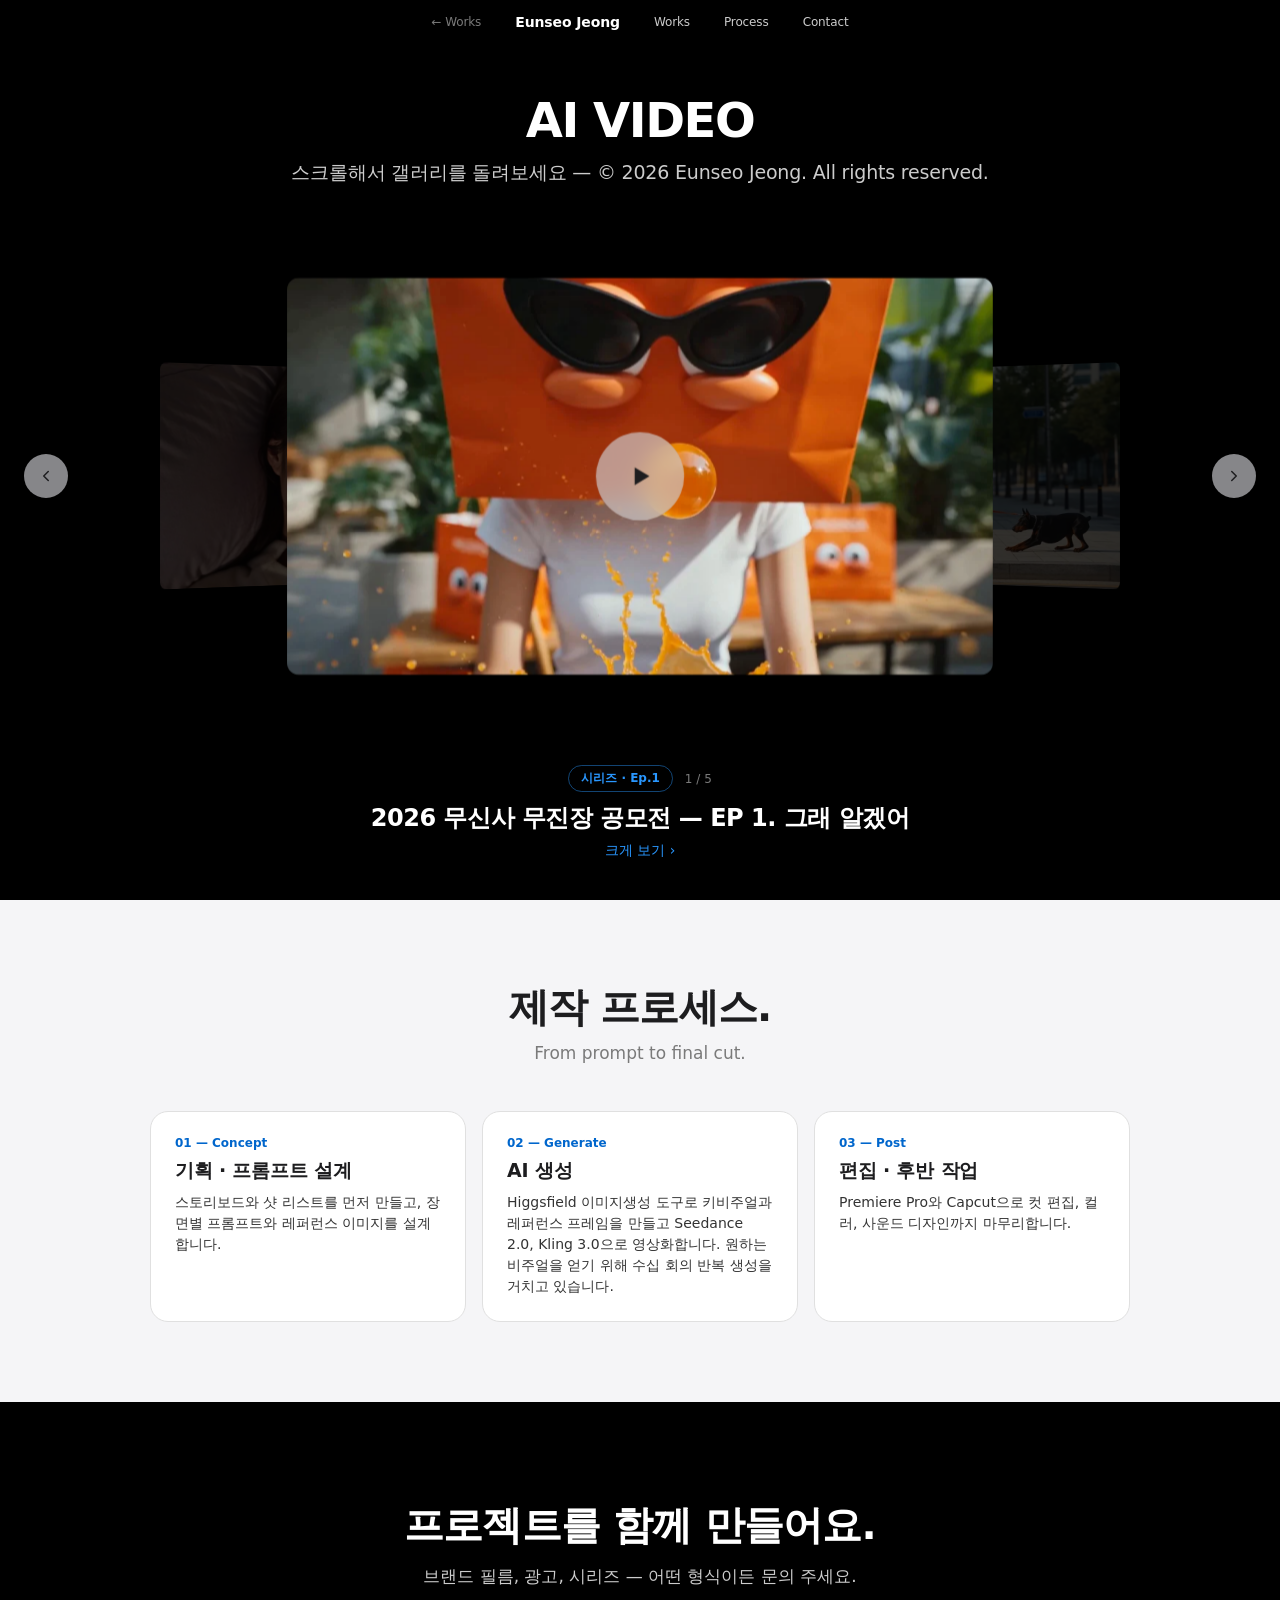
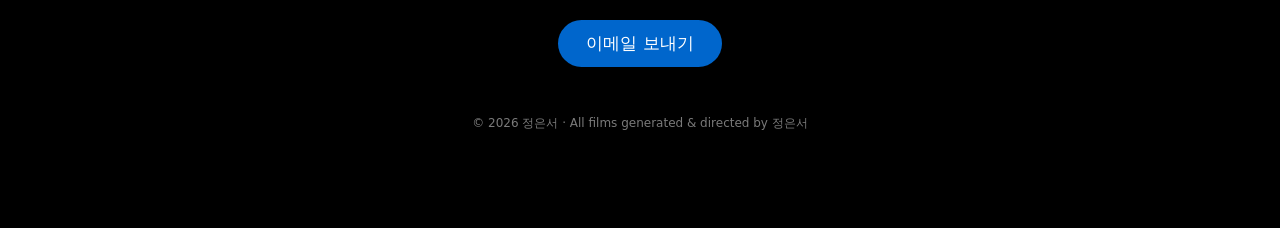
==== work/ai-viral-ad/index.html @ 1844c68c "Add AI video gallery case study page Third project detail page, linked from cover 04 on the index sh" ====
<!DOCTYPE html>
<html lang="ko">
<head>
<meta charset="utf-8">
<meta name="viewport" content="width=device-width, initial-scale=1">
<title>AI VIDEO — EUNSEO JEONG®</title>
<meta name="description" content="AI로 기획·생성·편집한 영상 포트폴리오. 2026 무신사 무진장 공모전 시리즈 3편과 제품 광고 2편. Higgsfield · Seedance · Kling">
<link rel="icon" href="data:image/svg+xml,%3Csvg xmlns='http://www.w3.org/2000/svg' viewBox='0 0 100 100'%3E%3Ctext y='.9em' font-size='90'%3E✳%3C/text%3E%3C/svg%3E">
<link rel="preconnect" href="https://fonts.googleapis.com">
<link rel="preconnect" href="https://fonts.gstatic.com" crossorigin>
<link href="https://fonts.googleapis.com/css2?family=Inter:wght@300;400;600;700&display=swap" rel="stylesheet">
<style>
/* Tokens lifted from the handoff's hashcorp design system, inlined so the page
   carries no dependency on _ds_bundle.js. This case study keeps its own art
   direction (black + Apple-ish blue) and does not load assets/site.css. */
:root{
  --primary:#0066cc;--primary-focus:#0071e3;--primary-on-dark:#2997ff;
  --canvas:#fff;--canvas-parchment:#f5f5f7;
  --surface-tile-1:#272729;--surface-tile-2:#2a2a2c;--surface-black:#000;
  --surface-chip-translucent:rgba(210,210,215,.64);
  --ink:#1d1d1f;--body-muted:#ccc;--ink-muted-80:#333;--ink-muted-48:#7a7a7a;
  --hairline:#e0e0e0;
  --font-display:system-ui,-apple-system,BlinkMacSystemFont,"Inter",sans-serif;
  --font-text:system-ui,-apple-system,BlinkMacSystemFont,"Inter",sans-serif;
  --card-w:480px;--card-h:270px;--radius:640px;
}
html,body{margin:0;padding:0;background:#000}
body{font-family:var(--font-text);color:#fff}
a{color:var(--primary)}a:hover{color:var(--primary-focus)}
::selection{background:rgba(41,151,255,.3)}
:focus-visible{outline:2px solid var(--primary-on-dark);outline-offset:3px}

nav.top{background:var(--surface-black);height:44px;display:flex;align-items:center;
  justify-content:center;gap:34px;font-size:12px;letter-spacing:-.12px;position:sticky;top:0;z-index:50}
nav.top a{color:rgba(255,255,255,.8);text-decoration:none}
nav.top a:hover{color:#fff}
nav.top a.brand{color:#fff;font-weight:600;font-size:14px}
nav.top a.back{color:var(--ink-muted-48)}

#gallery{height:calc(100vh - 44px);min-height:560px;position:relative;overflow:hidden}
.stage{flex:1;position:relative;perspective:2000px}
.ring{position:absolute;inset:0;transform-style:preserve-3d}
.card{position:absolute;left:50%;top:50%;width:var(--card-w);height:var(--card-h);
  margin-left:calc(var(--card-w)/-2);margin-top:calc(var(--card-h)/-2);
  transition:opacity .3s linear}
.card button{position:relative;width:100%;height:100%;border:0;padding:0;border-radius:8px;
  overflow:hidden;background:var(--surface-tile-1);cursor:pointer;display:block}
.card img{width:100%;height:100%;object-fit:cover;display:block}
.play{position:absolute;inset:0;display:flex;align-items:center;justify-content:center;pointer-events:none}
.play span{width:60px;height:60px;border-radius:50%;background:var(--surface-chip-translucent);
  backdrop-filter:blur(8px);-webkit-backdrop-filter:blur(8px);
  display:inline-flex;align-items:center;justify-content:center}

.iconbtn{width:44px;height:44px;border-radius:50%;border:0;cursor:pointer;
  background:var(--surface-chip-translucent);backdrop-filter:blur(8px);-webkit-backdrop-filter:blur(8px);
  display:inline-flex;align-items:center;justify-content:center;transition:transform .2s}
.iconbtn:hover{transform:scale(1.06)}
.iconbtn:active{transform:scale(.94)}
.nav-l{position:absolute;left:24px;top:50%;transform:translateY(-50%);z-index:10}
.nav-r{position:absolute;right:24px;top:50%;transform:translateY(-50%);z-index:10}

.badge{font-size:12px;font-weight:600;color:var(--primary-on-dark);
  border:1px solid rgba(41,151,255,.45);border-radius:9999px;padding:4px 12px}
.chip{font-size:12px;color:rgba(255,255,255,.85);background:var(--surface-tile-2);
  border:1px solid rgba(255,255,255,.12);border-radius:9999px;padding:5px 12px}
.textlink{background:none;border:0;padding:0;font-size:14px;color:var(--primary-on-dark);cursor:pointer;font-family:inherit}
.textlink:hover{color:var(--primary-focus)}

#lightbox{position:fixed;inset:0;background:rgba(0,0,0,.92);z-index:100;
  display:flex;align-items:center;justify-content:center;padding:40px}
#lightbox[hidden]{display:none}
.lb-inner{width:min(1100px,100%,calc((100vh - 300px) * 16 / 9))}
.lb-frame{position:relative;aspect-ratio:16/9;background:var(--surface-black);border-radius:8px;overflow:hidden}
.lb-frame video{width:100%;height:100%;display:block;background:#000;cursor:pointer}
/* Centred play/pause, mirroring the play chip on the gallery cards. Sits above
   the video but leaves the native controls at the bottom clickable. */
.lb-toggle{position:absolute;left:50%;top:50%;transform:translate(-50%,-50%);
  width:60px;height:60px;border-radius:50%;border:0;padding:0;cursor:pointer;z-index:2;
  background:var(--surface-chip-translucent);backdrop-filter:blur(8px);-webkit-backdrop-filter:blur(8px);
  display:inline-flex;align-items:center;justify-content:center;
  transition:opacity .25s,transform .2s}
.lb-toggle svg{width:22px;height:22px}
.lb-toggle:hover{transform:translate(-50%,-50%) scale(1.06)}
.lb-toggle:active{transform:translate(-50%,-50%) scale(.94)}
/* fade out while playing, back on hover or pause */
.lb-toggle[data-playing="1"]{opacity:0}
.lb-frame:hover .lb-toggle,.lb-toggle:focus-visible{opacity:1}

@media (max-width:900px){
  :root{--card-w:300px;--card-h:169px;--radius:360px}
  #gallery{height:auto;padding-bottom:48px}
  .stage{height:60vh;min-height:320px}
  nav.top{gap:18px;font-size:11px}
  .nav-l{left:8px}.nav-r{right:8px}
  #lightbox{padding:16px}
}
@media (prefers-reduced-motion:reduce){
  .card,.iconbtn{transition:none}
}
</style>
</head>
<body>

<nav class="top">
  <a class="back" href="../../#work">← Works</a>
  <a class="brand" href="#gallery">Eunseo Jeong</a>
  <a href="#gallery">Works</a>
  <a href="#process">Process</a>
  <a href="#contact">Contact</a>
</nav>

<section id="gallery">
  <div style="height:100%;display:flex;flex-direction:column">
    <header style="text-align:center;padding:48px 24px 0;position:relative;z-index:10">
      <h1 style="font-family:var(--font-display);font-size:48px;font-weight:700;letter-spacing:-.03em;margin:0;color:#fff">AI VIDEO</h1>
      <p style="font-size:19px;font-weight:300;color:var(--body-muted);margin:12px 0 0;letter-spacing:-.01em">스크롤해서 갤러리를 돌려보세요 — © 2026 Eunseo Jeong. All rights reserved.</p>
    </header>

    <div class="stage">
      <div class="ring" id="ring"></div>
      <div class="nav-l"><button class="iconbtn" id="prev" aria-label="이전 영상"><svg width="18" height="18" viewBox="0 0 24 24" fill="none" stroke="var(--ink)" stroke-width="2" stroke-linecap="round" stroke-linejoin="round"><path d="M15 18l-6-6 6-6"/></svg></button></div>
      <div class="nav-r"><button class="iconbtn" id="next" aria-label="다음 영상"><svg width="18" height="18" viewBox="0 0 24 24" fill="none" stroke="var(--ink)" stroke-width="2" stroke-linecap="round" stroke-linejoin="round"><path d="M9 6l6 6-6 6"/></svg></button></div>
    </div>

    <div style="text-align:center;padding:0 24px 40px;position:relative;z-index:10">
      <div style="display:flex;align-items:center;justify-content:center;gap:12px">
        <span class="badge" id="capBadge"></span>
        <span style="font-size:12px;color:var(--ink-muted-48)" id="capCounter"></span>
      </div>
      <h2 id="capTitle" style="font-family:var(--font-display);font-size:24px;font-weight:700;letter-spacing:-.02em;margin:10px 0 6px;color:#fff"></h2>
      <button class="textlink" id="openCurrent">크게 보기 ›</button>
    </div>
  </div>
</section>

<section id="process" style="background:var(--canvas-parchment);color:var(--ink);padding:80px 24px;position:relative;z-index:20">
  <div style="max-width:980px;margin:0 auto">
    <h2 style="font-family:var(--font-display);font-size:40px;font-weight:700;letter-spacing:-.02em;margin:0 0 8px;text-align:center">제작 프로세스.</h2>
    <p style="font-size:17px;font-weight:300;color:var(--ink-muted-48);text-align:center;margin:0 0 48px">From prompt to final cut.</p>
    <div style="display:grid;grid-template-columns:repeat(auto-fit,minmax(260px,1fr));gap:16px">
      <div style="background:var(--canvas);border:1px solid var(--hairline);border-radius:18px;padding:24px">
        <p style="font-size:12px;font-weight:600;color:var(--primary);margin:0 0 8px">01 — Concept</p>
        <h3 style="font-size:19px;font-weight:600;letter-spacing:-.01em;margin:0 0 8px">기획 · 프롬프트 설계</h3>
        <p style="font-size:14px;line-height:1.5;color:var(--ink-muted-80);margin:0">스토리보드와 샷 리스트를 먼저 만들고, 장면별 프롬프트와 레퍼런스 이미지를 설계합니다.</p>
      </div>
      <div style="background:var(--canvas);border:1px solid var(--hairline);border-radius:18px;padding:24px">
        <p style="font-size:12px;font-weight:600;color:var(--primary);margin:0 0 8px">02 — Generate</p>
        <h3 style="font-size:19px;font-weight:600;letter-spacing:-.01em;margin:0 0 8px">AI 생성</h3>
        <p style="font-size:14px;line-height:1.5;color:var(--ink-muted-80);margin:0">Higgsfield 이미지생성 도구로 키비주얼과 레퍼런스 프레임을 만들고 Seedance 2.0, Kling 3.0으로 영상화합니다. 원하는 비주얼을 얻기 위해 수십 회의 반복 생성을 거치고 있습니다.</p>
      </div>
      <div style="background:var(--canvas);border:1px solid var(--hairline);border-radius:18px;padding:24px">
        <p style="font-size:12px;font-weight:600;color:var(--primary);margin:0 0 8px">03 — Post</p>
        <h3 style="font-size:19px;font-weight:600;letter-spacing:-.01em;margin:0 0 8px">편집 · 후반 작업</h3>
        <p style="font-size:14px;line-height:1.5;color:var(--ink-muted-80);margin:0">Premiere Pro와 Capcut으로 컷 편집, 컬러, 사운드 디자인까지 마무리합니다.</p>
      </div>
    </div>
  </div>
</section>

<section id="contact" style="background:#000;text-align:center;padding:96px 24px;position:relative;z-index:20">
  <h2 style="font-family:var(--font-display);font-size:40px;font-weight:700;letter-spacing:-.02em;margin:0 0 12px;color:#fff">프로젝트를 함께 만들어요.</h2>
  <p style="font-size:17px;font-weight:300;color:var(--body-muted);margin:0 0 32px">브랜드 필름, 광고, 시리즈 — 어떤 형식이든 문의 주세요.</p>
  <a href="mailto:najes01@naver.com" style="display:inline-block;background:var(--primary);color:#fff;font-size:17px;font-weight:400;border-radius:9999px;padding:12px 28px;text-decoration:none">이메일 보내기</a>
  <p style="font-size:12px;color:var(--ink-muted-48);margin:48px 0 0">© 2026 정은서 · All films generated &amp; directed by 정은서</p>
</section>

<div id="lightbox" hidden role="dialog" aria-modal="true" aria-label="영상 재생">
  <div class="lb-inner">
    <div style="display:flex;justify-content:flex-end;padding-bottom:12px">
      <button class="iconbtn" id="lbClose" aria-label="닫기"><svg width="18" height="18" viewBox="0 0 24 24" fill="none" stroke="var(--ink)" stroke-width="2" stroke-linecap="round"><path d="M6 6l12 12M18 6L6 18"/></svg></button>
    </div>
    <div class="lb-frame" id="lbFrame">
      <button class="lb-toggle" id="lbToggle" aria-label="일시정지">
        <svg viewBox="0 0 24 24" fill="var(--ink)" aria-hidden="true"><path id="lbToggleIcon" d="M7 5h3.5v14H7zM13.5 5H17v14h-3.5z"/></svg>
      </button>
    </div>
    <div style="padding:20px 4px 0;color:#fff">
      <div style="display:flex;align-items:center;gap:12px;flex-wrap:wrap">
        <span class="badge" id="lbBadge"></span>
        <div style="display:flex;gap:8px;flex-wrap:wrap" id="lbTools"></div>
      </div>
      <h3 style="font-family:var(--font-display);font-size:21px;font-weight:600;letter-spacing:-.01em;margin:12px 0 6px">
        <span id="lbTitle"></span>
      </h3>
      <p style="font-size:14px;line-height:1.6;color:var(--body-muted);margin:0" id="lbBehind"></p>
    </div>
  </div>
</div>

<script>
(function () {
  'use strict';
  var A = '../../assets/work/ai-viral-ad/';
  var VIDEOS = [
    { poster: A + 'poster-ep1.webp', src: A + 'videos/ep1.mp4', badge: '시리즈 · Ep.1',
      title: '2026 무신사 무진장 공모전 — EP 1. 그래 알겠어',
      tools: ['Higgsfield', 'Seedance2.0', 'Capcut'],
      behind: '중독성있는 삼행시와 아이코닉한 오렌지 쇼핑백 마스크로, 무신사 무진장 세일을 유쾌하게 표현한 AI 광고 시리즈물 입니다.' },
    { poster: A + 'poster-ep2.webp', src: A + 'videos/ep2.mp4', badge: '시리즈 · Ep.2',
      title: '2026 무신사 무진장 공모전 — EP 2. 가는 날이 장날이니까',
      tools: ['Higgsfield', 'Kling 3.0', 'Seedance 2.0'],
      behind: '중독성있는 삼행시와 아이코닉한 오렌지 쇼핑백 마스크로, 무신사 무진장 세일을 유쾌하게 표현한 AI 광고 시리즈물 입니다.' },
    { poster: A + 'poster-ep3.webp', src: A + 'videos/ep3.mp4', badge: '시리즈 · Ep.3',
      title: '2026 무신사 무진장 공모전 — EP 3. 아는 개 산책',
      tools: ['Higgsfield', 'Kling 3.0', 'Seedance 2.0', 'Capcut'],
      behind: '중독성있는 삼행시와 아이코닉한 오렌지 쇼핑백 마스크로, 무신사 무진장 세일을 유쾌하게 표현한 AI 광고 시리즈물 입니다.' },
    { poster: A + 'poster-ad1.webp', src: A + 'videos/ad1.mp4', badge: '광고',
      title: 'AI 제품 광고 — 멜라토닌 젤리 상업광고 케이스 스터디',
      tools: ['Higgsfield', 'Kling 3.0', 'Seedance 2.0'],
      behind: '멜라토닌 젤리 제품을 주제로 AI광고 영상을 기획했으며, 나레이션, 브랜딩 및 제품디자인, AI 영상제작을 직접 진행했습니다.' },
    { poster: A + 'poster-ad2.webp', src: A + 'videos/ad2.mp4', badge: '광고',
      title: 'AI 제품 광고 — 트러블패치 상업광고 케이스 스터디',
      tools: ['Higgsfield', 'Kling 3.0', 'Seedance 2.0'],
      behind: '트러블 패치 제품을 주제로 AI광고 영상을 기획했으며, 나레이션, 브랜딩 및 제품디자인, AI 영상제작을 직접 진행했습니다.' }
  ];

  var N = VIDEOS.length, PER = 360 / N;
  var reduced = window.matchMedia('(prefers-reduced-motion: reduce)').matches;

  var ring = document.getElementById('ring');
  var stage = document.getElementById('gallery');
  var rotation = 0, target = 0, raf = null, snapT = null;

  // ---- build the ring -----------------------------------------------------
  var cards = VIDEOS.map(function (v, i) {
    var wrap = document.createElement('div');
    wrap.className = 'card';
    var btn = document.createElement('button');
    btn.type = 'button';
    var img = document.createElement('img');
    img.src = v.poster; img.alt = v.title; img.loading = i === 0 ? 'eager' : 'lazy'; img.decoding = 'async';
    btn.appendChild(img);
    var play = document.createElement('div');
    play.className = 'play';
    play.innerHTML = '<span><svg width="22" height="22" viewBox="0 0 24 24" fill="var(--ink)"><path d="M8 5.5v13l11-6.5z"/></svg></span>';
    btn.appendChild(play);
    btn.addEventListener('click', function () {
      if (i === frontIndex()) openLightbox(i);
      else rotateToIndex(i);
    });
    wrap.appendChild(btn);
    ring.appendChild(wrap);
    return { wrap: wrap, btn: btn, play: play, angle: i * PER };
  });

  function frontIndex() {
    return ((Math.round(-rotation / PER) % N) + N) % N;
  }

  function render() {
    ring.style.transform = 'rotateY(' + rotation + 'deg)';
    var front = frontIndex();
    cards.forEach(function (c, i) {
      var rel = ((c.angle + rotation) % 360 + 360) % 360;
      var norm = Math.abs(rel > 180 ? 360 - rel : rel);
      c.wrap.style.transform = 'rotateY(' + c.angle + 'deg) translateZ(var(--radius))';
      c.wrap.style.opacity = Math.max(0.25, 1 - norm / 180);
      var isFront = i === front;
      c.play.style.display = isFront ? 'flex' : 'none';
      c.btn.setAttribute('aria-label', VIDEOS[i].title + (isFront ? ' 재생' : ' 앞으로 가져오기'));
    });
    var v = VIDEOS[front];
    document.getElementById('capBadge').textContent = v.badge;
    document.getElementById('capCounter').textContent = (front + 1) + ' / ' + N;
    document.getElementById('capTitle').textContent = v.title;
  }

  function animate() {
    if (reduced) { rotation = target; render(); return; }
    if (raf) return;
    raf = requestAnimationFrame(function tick() {
      var diff = target - rotation;
      if (Math.abs(diff) < 0.05) { rotation = target; raf = null; render(); return; }
      rotation += diff * 0.14;
      render();
      raf = requestAnimationFrame(tick);
    });
  }

  function rotateToIndex(i) {
    var base = -i * PER;
    target = base + Math.round((target - base) / 360) * 360;
    animate();
  }
  function step(d) {
    target = Math.round(target / PER) * PER - d * PER;
    animate();
  }

  // ---- wheel scrubbing, snapping to the nearest card ----------------------
  stage.addEventListener('wheel', function (e) {
    if (!lb.hidden) return;
    e.preventDefault();
    target -= (Math.abs(e.deltaY) > Math.abs(e.deltaX) ? e.deltaY : e.deltaX) * 0.12;
    animate();
    clearTimeout(snapT);
    snapT = setTimeout(function () {
      target = Math.round(target / PER) * PER;
      animate();
    }, 250);
  }, { passive: false });

  document.getElementById('prev').addEventListener('click', function () { step(-1); });
  document.getElementById('next').addEventListener('click', function () { step(1); });
  document.getElementById('openCurrent').addEventListener('click', function () { openLightbox(frontIndex()); });

  // ---- lightbox -----------------------------------------------------------
  var lb = document.getElementById('lightbox');
  var lbFrame = document.getElementById('lbFrame');
  var lbToggle = document.getElementById('lbToggle');
  var lbToggleIcon = document.getElementById('lbToggleIcon');
  var lbVideo = null;
  var lastFocus = null;

  var ICON_PAUSE = 'M7 5h3.5v14H7zM13.5 5H17v14h-3.5z';
  var ICON_PLAY = 'M8 5.5v13l11-6.5z';

  function syncToggle() {
    var playing = lbVideo && !lbVideo.paused && !lbVideo.ended;
    lbToggleIcon.setAttribute('d', playing ? ICON_PAUSE : ICON_PLAY);
    lbToggle.setAttribute('aria-label', playing ? '일시정지' : '재생');
    lbToggle.setAttribute('data-playing', playing ? '1' : '0');
  }

  function togglePlay() {
    if (!lbVideo) return;
    if (lbVideo.paused) { var p = lbVideo.play(); if (p) p.catch(function () {}); }
    else lbVideo.pause();
  }

  // The <video> is built fresh per open and fully torn down on close, so a
  // dying element can never reach shared UI.
  function destroyVideo() {
    if (!lbVideo) return;
    var old = lbVideo;
    lbVideo = null;
    old.pause();
    old.removeAttribute('src');
    old.load();          // release the buffer
    old.remove();
  }

  function buildVideo(src) {
    var v = document.createElement('video');
    v.controls = true;
    v.playsInline = true;
    v.preload = 'metadata';
    v.src = src;
    v.addEventListener('click', togglePlay);
    v.addEventListener('play', syncToggle);
    v.addEventListener('pause', syncToggle);
    v.addEventListener('ended', syncToggle);
    lbFrame.appendChild(v);
    return v;
  }

  function openLightbox(i) {
    var v = VIDEOS[i];
    lastFocus = document.activeElement;
    document.getElementById('lbBadge').textContent = v.badge;
    document.getElementById('lbTitle').textContent = v.title;
    document.getElementById('lbBehind').textContent = v.behind;
    var tools = document.getElementById('lbTools');
    tools.innerHTML = '';
    v.tools.forEach(function (t) {
      var s = document.createElement('span');
      s.className = 'chip'; s.textContent = t;
      tools.appendChild(s);
    });
    destroyVideo();
    lbVideo = buildVideo(v.src);
    lb.hidden = false;
    document.body.style.overflow = 'hidden';
    document.getElementById('lbClose').focus();
    if (!reduced) { var p = lbVideo.play(); if (p) p.catch(function () {}); }
    syncToggle();
  }

  function closeLightbox() {
    lb.hidden = true;
    destroyVideo();                   // always stops playback and audio
    document.body.style.overflow = '';
    if (lastFocus) lastFocus.focus();
  }

  lb.addEventListener('click', function (e) { if (e.target === lb) closeLightbox(); });
  document.getElementById('lbClose').addEventListener('click', closeLightbox);
  lbToggle.addEventListener('click', togglePlay);

  window.addEventListener('keydown', function (e) {
    if (!lb.hidden) {
      if (e.key === 'Escape') { closeLightbox(); return; }
      // Space / K pause-toggle, as long as focus is not on the close button
      if ((e.key === ' ' || e.key === 'k') && lbVideo && document.activeElement !== document.getElementById('lbClose')) {
        e.preventDefault();
        togglePlay();
      }
      return;
    }
    if (e.key === 'ArrowLeft') step(-1);
    else if (e.key === 'ArrowRight') step(1);
  });

  render();
})();
</script>
</body>
</html>
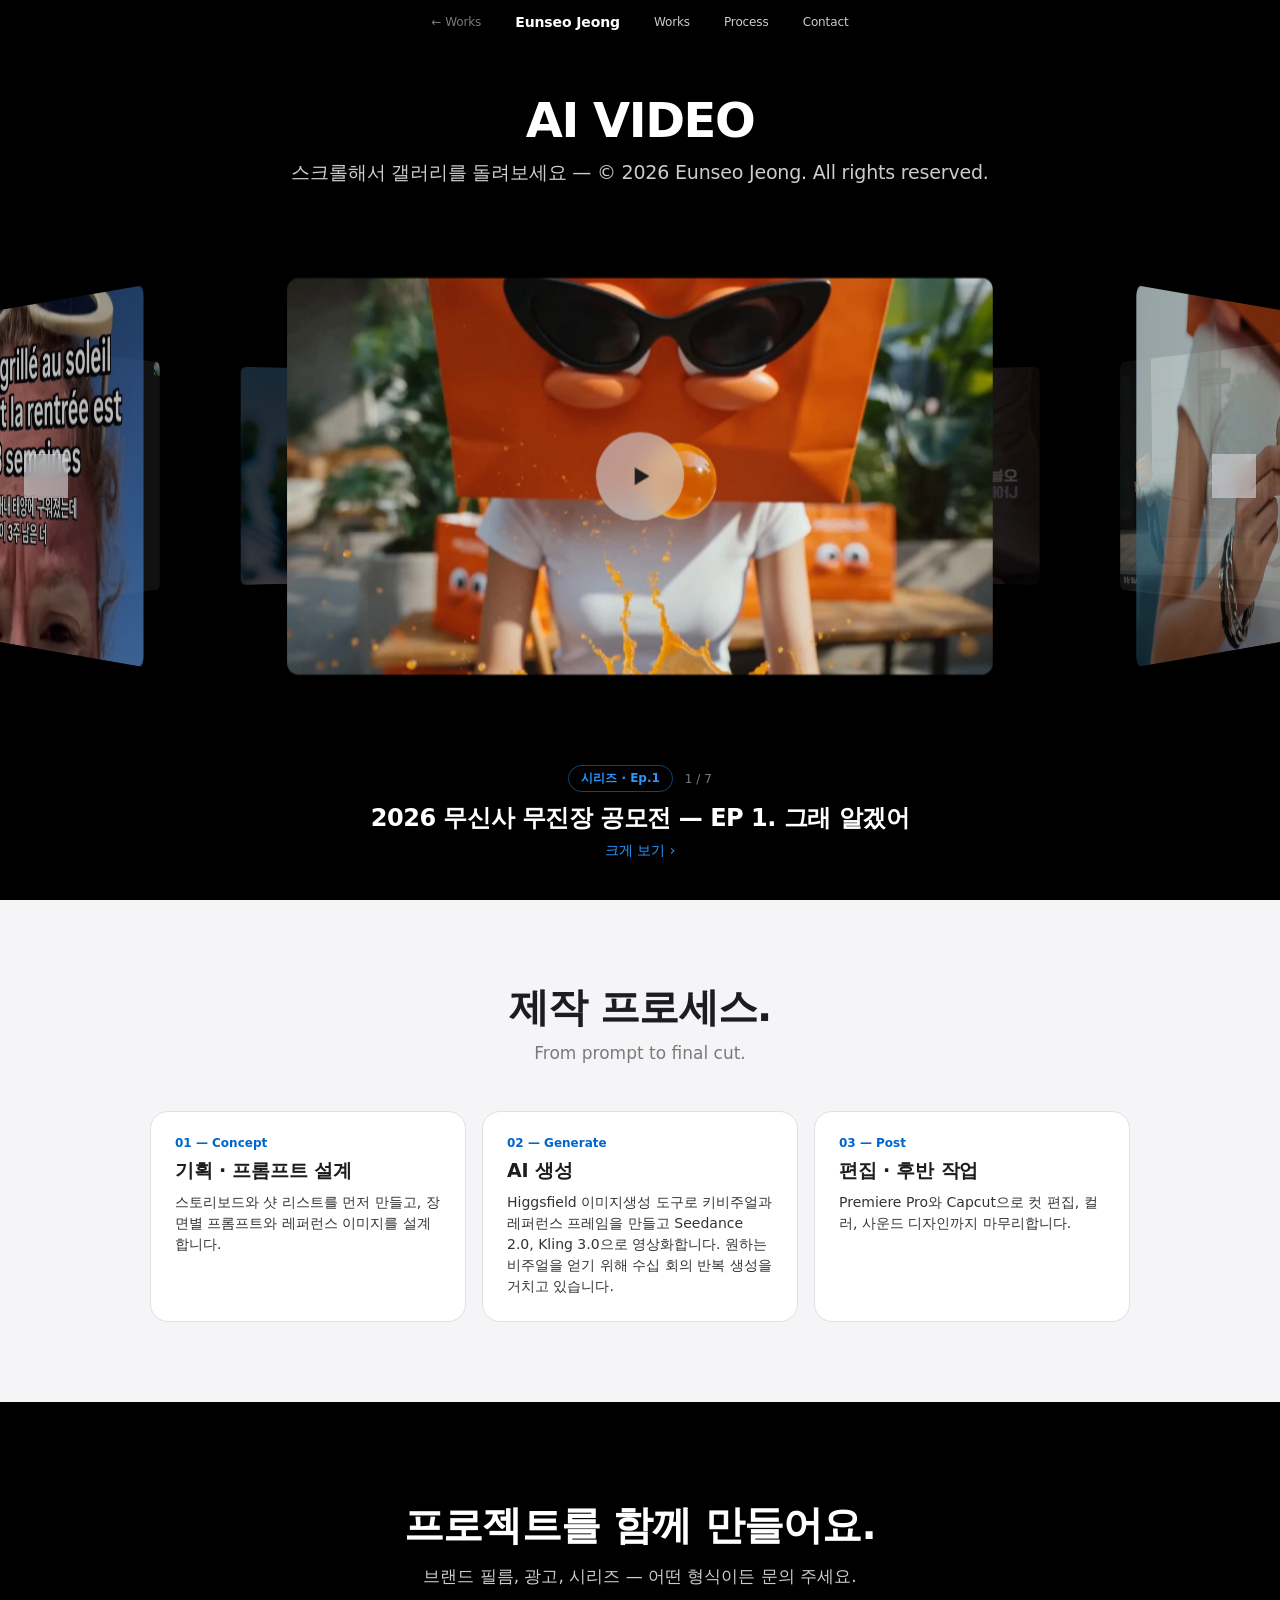
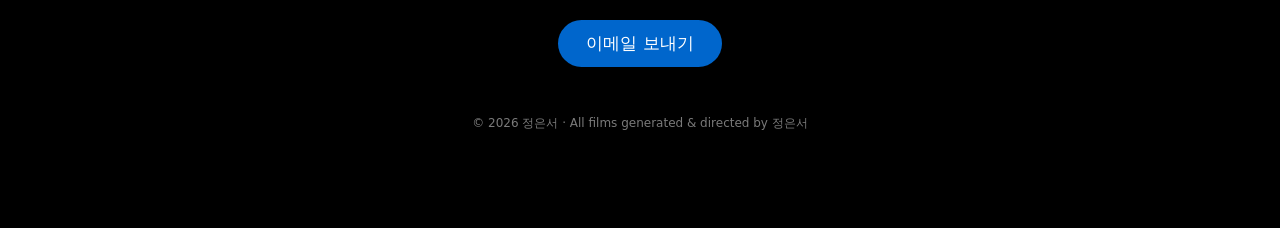
==== commit 79ecf296: "Add TikTok POV shortform to AI viral ad gallery Co-Authored-By: Claude Sonnet 5 <noreply@anthropic.c" ====
--- a/work/ai-viral-ad/index.html
+++ b/work/ai-viral-ad/index.html
@@ -4,7 +4,7 @@
 <meta charset="utf-8">
 <meta name="viewport" content="width=device-width, initial-scale=1">
 <title>AI VIDEO — EUNSEO JEONG®</title>
-<meta name="description" content="AI로 기획·생성·편집한 영상 포트폴리오. 2026 무신사 무진장 공모전 시리즈 3편과 제품 광고 2편. Higgsfield · Seedance · Kling">
+<meta name="description" content="AI로 기획·생성·편집한 영상 포트폴리오. 2026 무신사 무진장 공모전 시리즈 3편, 제품 광고 2편, 실사 바이럴 영상 1편. Higgsfield · Seedance · Kling">
 <link rel="icon" href="data:image/svg+xml,%3Csvg xmlns='http://www.w3.org/2000/svg' viewBox='0 0 100 100'%3E%3Ctext y='.9em' font-size='90'%3E✳%3C/text%3E%3C/svg%3E">
 <link rel="preconnect" href="https://fonts.googleapis.com">
 <link rel="preconnect" href="https://fonts.gstatic.com" crossorigin>
@@ -71,7 +71,7 @@
 #lightbox[hidden]{display:none}
 .lb-inner{width:min(1100px,100%,calc((100vh - 300px) * 16 / 9))}
 .lb-frame{position:relative;aspect-ratio:16/9;background:var(--surface-black);border-radius:8px;overflow:hidden}
-.lb-frame video{width:100%;height:100%;display:block;background:#000;cursor:pointer}
+.lb-frame video{width:100%;height:100%;display:block;background:#000;cursor:pointer;object-fit:contain}
 /* Centred play/pause, mirroring the play chip on the gallery cards. Sits above
    the video but leaves the native controls at the bottom clickable. */
 .lb-toggle{position:absolute;left:50%;top:50%;transform:translate(-50%,-50%);
@@ -211,7 +211,15 @@
     { poster: A + 'poster-ad2.webp', src: A + 'videos/ad2.mp4', badge: '광고',
       title: 'AI 제품 광고 — 트러블패치 상업광고 케이스 스터디',
       tools: ['Higgsfield', 'Kling 3.0', 'Seedance 2.0'],
-      behind: '트러블 패치 제품을 주제로 AI광고 영상을 기획했으며, 나레이션, 브랜딩 및 제품디자인, AI 영상제작을 직접 진행했습니다.' }
+      behind: '트러블 패치 제품을 주제로 AI광고 영상을 기획했으며, 나레이션, 브랜딩 및 제품디자인, AI 영상제작을 직접 진행했습니다.' },
+    { poster: A + 'poster-ad3.webp', src: A + 'videos/ad3.mp4', badge: '광고',
+      title: '2024 KHU LINC 3.0 바이럴 영상대회 수상작',
+      tools: ['Premiere Pro', '촬영'],
+      behind: '신생 뷰티 기업 아꾸아AKKUA의 바디스크럽 제품 홍보 목적으로 바이럴 영상 기획, 촬영, 편집에 참여하였으며, 우수상을 수상했습니다.' },
+    { poster: A + 'poster-ad4.webp', src: A + 'videos/ad4.mp4', badge: 'TikTok 숏폼',
+      title: 'POV : 여름 내내 태양에 구워졌는데 개학이 3주 남은 너',
+      tools: ['Higgsfield', 'Capcut'],
+      behind: '여름 바캉스로 손상된 피부를 위한, 프랑스의 rentrée 시즌을 고려한 K뷰티 진정루틴 POV 숏폼 코미디입니다.' }
   ];
 
   var N = VIDEOS.length, PER = 360 / N;
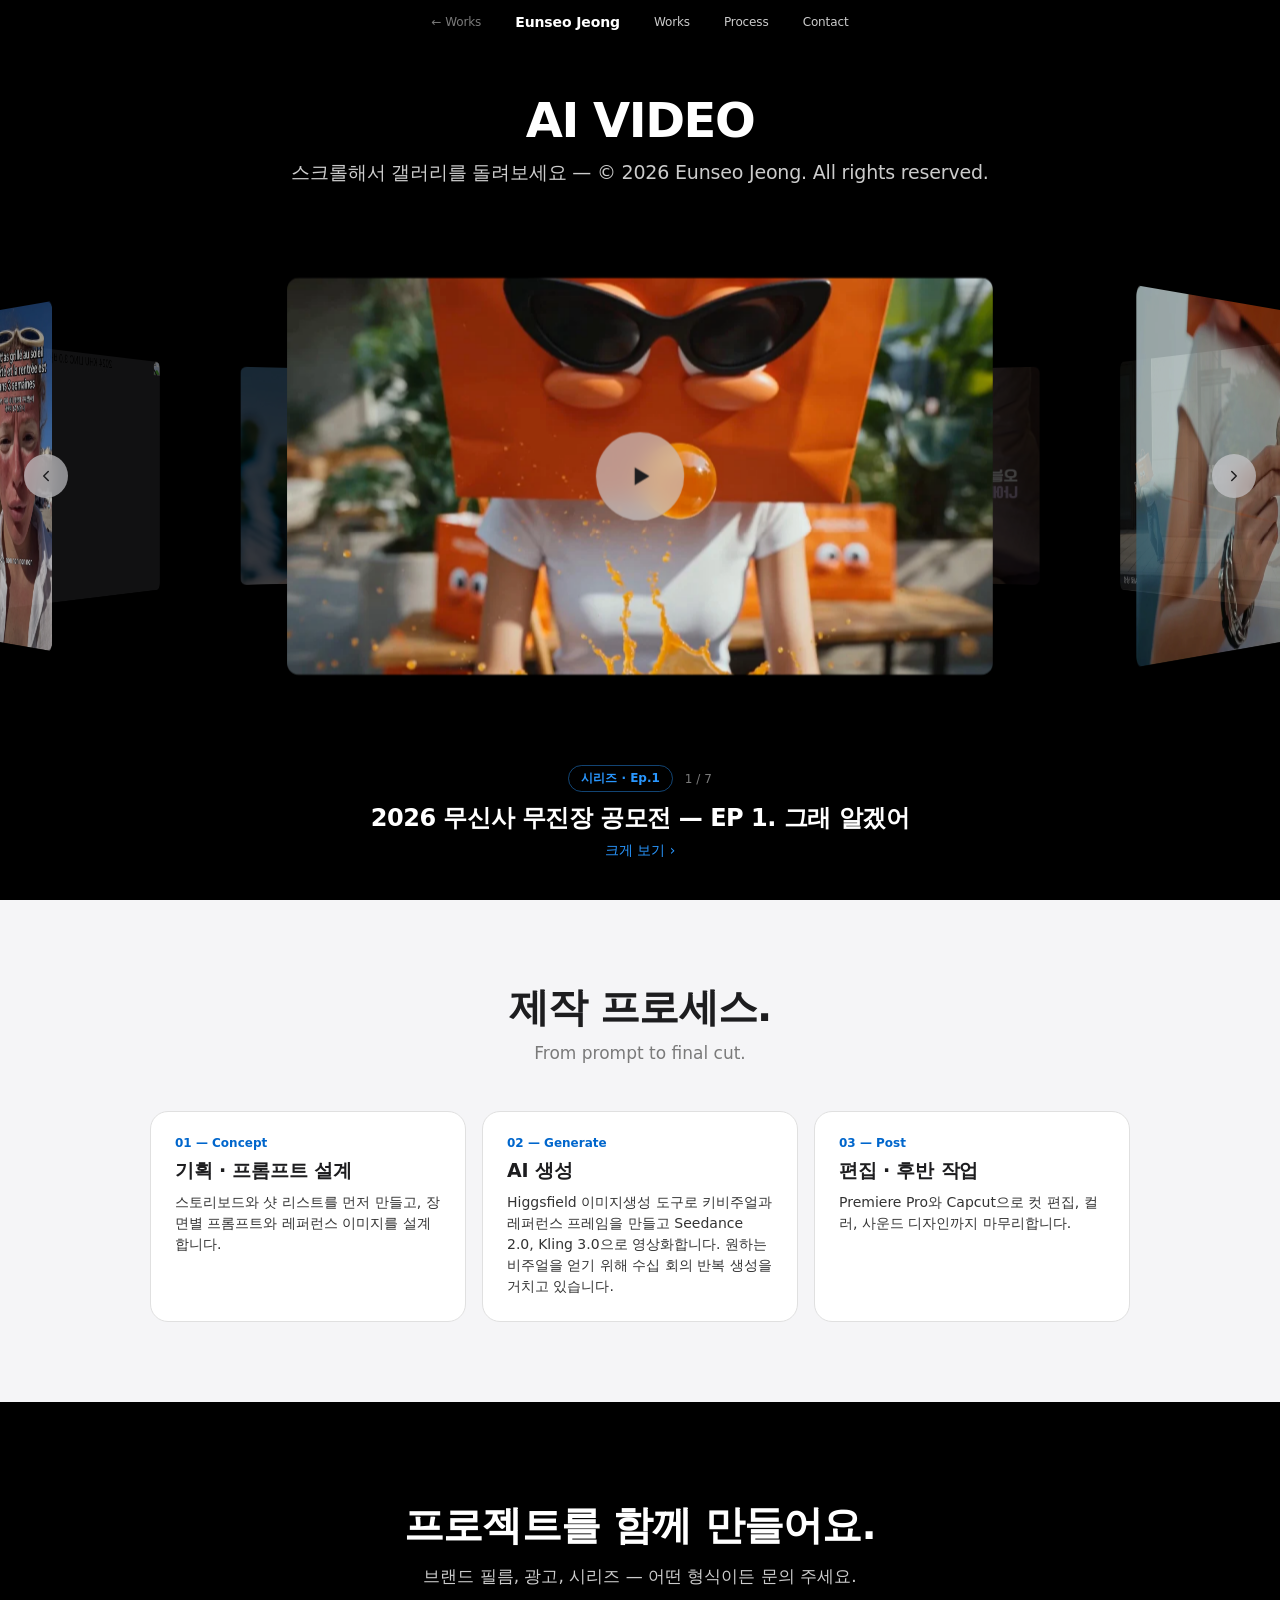
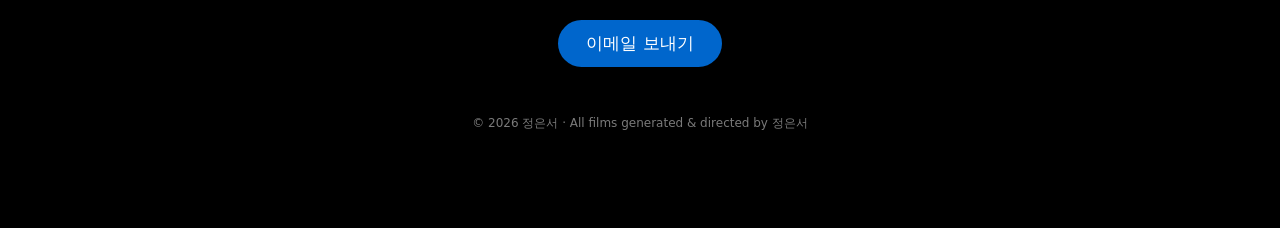
==== commit 0f41b60a: "Render the TikTok short as a 9:16 card instead of cropping to 16:9 Poster is now a full-frame vertic" ====
--- a/work/ai-viral-ad/index.html
+++ b/work/ai-viral-ad/index.html
@@ -43,6 +43,9 @@
 .card{position:absolute;left:50%;top:50%;width:var(--card-w);height:var(--card-h);
   margin-left:calc(var(--card-w)/-2);margin-top:calc(var(--card-h)/-2);
   transition:opacity .3s linear}
+/* 9:16 shortform cards keep the same height as the 16:9 cards so they still
+   read as part of the ring, just narrower instead of cropped. */
+.card.vertical{width:calc(var(--card-h) * .5625);margin-left:calc(var(--card-h) * -.28125)}
 .card button{position:relative;width:100%;height:100%;border:0;padding:0;border-radius:8px;
   overflow:hidden;background:var(--surface-tile-1);cursor:pointer;display:block}
 .card img{width:100%;height:100%;object-fit:cover;display:block}
@@ -70,7 +73,9 @@
   display:flex;align-items:center;justify-content:center;padding:40px}
 #lightbox[hidden]{display:none}
 .lb-inner{width:min(1100px,100%,calc((100vh - 300px) * 16 / 9))}
+.lb-inner.vertical{width:min(420px,100%,calc((100vh - 300px) * 9 / 16))}
 .lb-frame{position:relative;aspect-ratio:16/9;background:var(--surface-black);border-radius:8px;overflow:hidden}
+.lb-inner.vertical .lb-frame{aspect-ratio:9/16}
 .lb-frame video{width:100%;height:100%;display:block;background:#000;cursor:pointer;object-fit:contain}
 /* Centred play/pause, mirroring the play chip on the gallery cards. Sits above
    the video but leaves the native controls at the bottom clickable. */
@@ -165,7 +170,7 @@
 </section>
 
 <div id="lightbox" hidden role="dialog" aria-modal="true" aria-label="영상 재생">
-  <div class="lb-inner">
+  <div class="lb-inner" id="lbInner">
     <div style="display:flex;justify-content:flex-end;padding-bottom:12px">
       <button class="iconbtn" id="lbClose" aria-label="닫기"><svg width="18" height="18" viewBox="0 0 24 24" fill="none" stroke="var(--ink)" stroke-width="2" stroke-linecap="round"><path d="M6 6l12 12M18 6L6 18"/></svg></button>
     </div>
@@ -216,7 +221,7 @@
       title: '2024 KHU LINC 3.0 바이럴 영상대회 수상작',
       tools: ['Premiere Pro', '촬영'],
       behind: '신생 뷰티 기업 아꾸아AKKUA의 바디스크럽 제품 홍보 목적으로 바이럴 영상 기획, 촬영, 편집에 참여하였으며, 우수상을 수상했습니다.' },
-    { poster: A + 'poster-ad4.webp', src: A + 'videos/ad4.mp4', badge: 'TikTok 숏폼',
+    { poster: A + 'poster-ad4.webp', src: A + 'videos/ad4.mp4', badge: 'TikTok 숏폼', vertical: true,
       title: 'POV : 여름 내내 태양에 구워졌는데 개학이 3주 남은 너',
       tools: ['Higgsfield', 'Capcut'],
       behind: '여름 바캉스로 손상된 피부를 위한, 프랑스의 rentrée 시즌을 고려한 K뷰티 진정루틴 POV 숏폼 코미디입니다.' }
@@ -232,7 +237,7 @@
   // ---- build the ring -----------------------------------------------------
   var cards = VIDEOS.map(function (v, i) {
     var wrap = document.createElement('div');
-    wrap.className = 'card';
+    wrap.className = v.vertical ? 'card vertical' : 'card';
     var btn = document.createElement('button');
     btn.type = 'button';
     var img = document.createElement('img');
@@ -368,6 +373,7 @@
     document.getElementById('lbBadge').textContent = v.badge;
     document.getElementById('lbTitle').textContent = v.title;
     document.getElementById('lbBehind').textContent = v.behind;
+    document.getElementById('lbInner').classList.toggle('vertical', !!v.vertical);
     var tools = document.getElementById('lbTools');
     tools.innerHTML = '';
     v.tools.forEach(function (t) {
